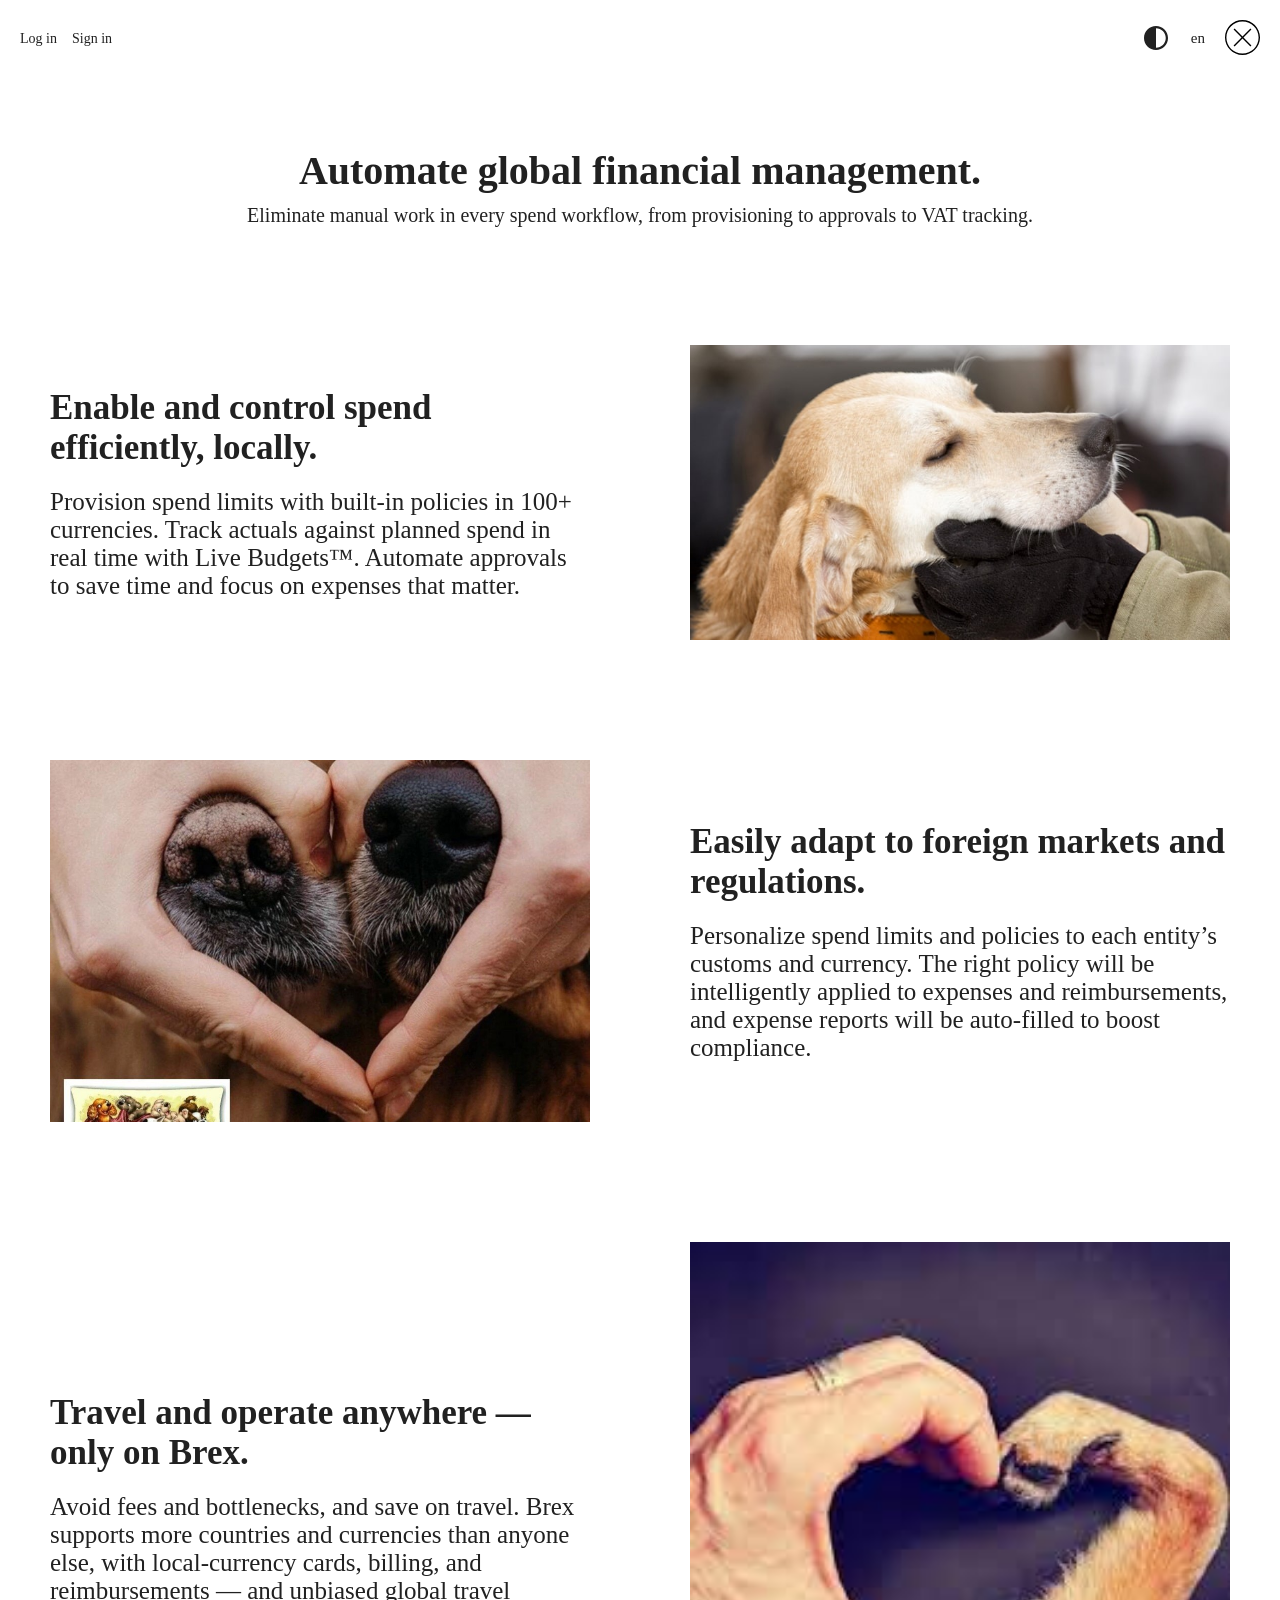
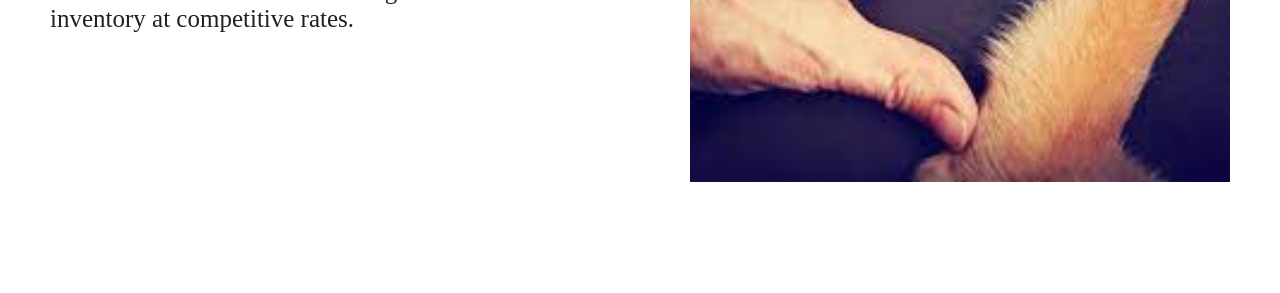
==== html/forsponsors.html @ 462b3a08 "v1.0" ====
<!DOCTYPE html>
<html lang="en">
<head>
    <meta charset="UTF-8">
    <meta name="viewport" content="width=device-width, initial-scale=1.0">
    <title>For Enterprise</title>
    <link rel="stylesheet" href="../fonts/fonts.css">
    <link rel="stylesheet" href="../css/style.min.css">
</head>
<body class="forEnterprise">
    <header>
        <div class="authorization">
            <span class="open hidden" data-i18="8">Account</span>
            <span class="logout hidden" data-i18="54">Logout</span>
            <span class="logIn" data-i18="55">Log in</span>
            <span class="sighIn" data-i18="56">Sign in</span>
        </div>
        <div class="controls">
            <div class="changeTheme">
                <svg width="30" height="30" viewBox="0 0 20 20" fill="none" xmlns="http://www.w3.org/2000/svg">
                    <path d="M10 3.5C13.5899 3.5 16.5 6.41015 16.5 10C16.5 13.5899 13.5899 16.5 10 16.5V3.5ZM10 2C5.58172 2 2 5.58172 2 10C2 14.4183 5.58172 18 10 18C14.4183 18 18 14.4183 18 10C18 5.58172 14.4183 2 10 2Z" fill="#212121"/>
                </svg>                        
            </div>
            <div class="changeLang">en</div>
            <a href="./index.html" class="cross_forStartups">
                <svg height="35" version="1.1" viewBox="0 0 25 25" width="35" xmlns="http://www.w3.org/2000/svg" xmlns:xlink="http://www.w3.org/1999/xlink">
                    <title/><desc/><defs/><g fill="none" fill-rule="evenodd" stroke="none" stroke-width="1"><g fill="#000000"><path d="M12.5,25 C19.4035594,25 25,19.4035594 25,12.5 C25,5.59644063 19.4035594,0 12.5,0 C5.59644063,0 0,5.59644063 0,12.5 C0,19.4035594 5.59644063,25 12.5,25 L12.5,25 Z M12.5,24 C18.8512746,24 24,18.8512746 24,12.5 C24,6.14872538 18.8512746,1 12.5,1 C6.14872538,1 1,6.14872538 1,12.5 C1,18.8512746 6.14872538,24 12.5,24 Z M13.2071068,12.5 L18.863961,6.84314575 L18.1568542,6.13603897 L12.5,11.7928932 L6.84314575,6.13603897 L6.13603897,6.84314575 L11.7928932,12.5 L6.13603897,18.1568542 L6.84314575,18.863961 L12.5,13.2071068 L18.1568542,18.863961 L18.863961,18.1568542 L13.2071068,12.5 L13.2071068,12.5 Z"/></g></g>
                </svg>
            </a>
        </div>
    </header>
    <section class="Automate">
        <div class="container">
            <div class="header">
                <h1 data-i18="46">Automate global financial management.</h1>
                <p data-i18="47">Eliminate manual work in every spend workflow, from provisioning to approvals to VAT tracking.</p>
            </div>
            <div class="Enable">
                <div class="left">
                    <h2 data-i18="48">Enable and control spend efficiently, locally.</h2>
                    <p data-i18="49">Provision spend limits with built-in policies in 100+ currencies. Track actuals against planned spend in real time with Live Budgets™. Automate approvals to save time and focus on expenses that matter.</p>
                </div>
                <div class="right">
                    <img src="../assets/imgs/forsponsors1.jpg" alt="">
                </div>
            </div>
            <div class="Easily">
                <div class="left">
                    <img src="../assets/imgs/forsponsors2.jpg" alt="">
                </div>
                <div class="right">
                    <h2 data-i18="50">Easily adapt to foreign markets and regulations.</h2>
                    <p data-i18="51">Personalize spend limits and policies to each entity’s customs and currency. The right policy will be intelligently applied to expenses and reimbursements, and expense reports will be auto-filled to boost compliance.</p>
                </div>
            </div>
            <div class="Travel">
                <div class="left">
                    <h2 data-i18="52">Travel and operate anywhere — only on Brex.</h2>
                    <p data-i18="53">Avoid fees and bottlenecks, and save on travel. Brex supports more countries and currencies than anyone else, with local-currency cards, billing, and reimbursements — and unbiased global travel inventory at competitive rates.</p>
                </div>
                <div class="right">
                    <img src="../assets/imgs/forsponsors3.jpg" alt="">
                </div>
            </div>
        </div>
    </section>
    <div class="modalRegister_Background modal_background">
        <div class="modalRegister modal">
            <div class="content">
                <form class="form_Register">
                    <h2 class="header_Registration" data-i18="57">Registration</h2>
                    <div class="inputWrapper inputNameWrapper">
                        <input type="text" placeholder="Name" class="inputName" data-i18-placeholder="63">
                        <div class="mistakeMessage mistakeMessageName"></div>
                    </div>
                    <div class="inputWrapper inputSurnameWrapper">
                        <input type="text" placeholder="Surname" class="inputSurname" data-i18-placeholder="64">
                        <div class="mistakeMessage mistakeMessageSurname"></div>
                    </div>
                    <div class="inputWrapper inputPatronymicWrapper">
                        <input type="text" placeholder="Patronymic" class="inputPatronymic" data-i18-placeholder="65">
                        <div class="mistakeMessage mistakeMessagePatronymic"></div>
                    </div>
                    <div class="inputWrapper inputBirthdayWrapper">
                        <input type="text" placeholder="Birthday" class="inputBirthday" data-i18-placeholder="66">
                        <div class="mistakeMessage mistakeMessageBirthday"></div>
                    </div>
                    <div class="inputWrapper inputNumberWrapper">
                        <input type="text" placeholder="Number" class="inputNumber" data-i18-placeholder="67">
                        <div class="mistakeMessage mistakeMessageNumber"></div>
                    </div>
                    <div class="inputWrapper inputEmailWrapper">
                        <input type="text" placeholder="Email" class="inputEmail">
                        <div class="mistakeMessage mistakeMessageEmail"></div>
                    </div>
                    <div class="inputWrapper inputPasswordWrapper">
                        <div class="container">
                            <input type="text" placeholder="Password" class="inputPassword" data-i18-placeholder="68">
                            <div class="generatePassword">
                                <svg xmlns="http://www.w3.org/2000/svg" width="30" height="30" viewBox="0 0 24 24" fill="none" stroke="currentColor" stroke-width="2" stroke-linecap="round" stroke-linejoin="round">
                                    <path d="M15 4V2" />
                                    <path d="M15 16v-2" />
                                    <path d="M8 9h2" />
                                    <path d="M20 9h2" />
                                    <path d="M17.8 11.8 19 13" />
                                    <path d="M15 9h0" />
                                    <path d="M17.8 6.2 19 5" />
                                    <path d="m3 21 9-9" />
                                    <path d="M12.2 6.2 11 5" />
                                </svg>                
                            </div>              
                        </div>
                        <div class="mistakeMessage mistakeMessagePassword"></div>
                    </div>
                    <div class="inputWrapper inputRepeatPasswordWrapper">
                        <input type="text" placeholder="Repeat password" class="inputRepeatPassword" data-i18-placeholder="69">
                        <div class="mistakeMessage mistakeMessageRepeatPassword"></div>
                    </div>
                    <button type="submit" class="submitRegistration" data-i18="59" disabled>Submit</button>
                </form>
            </div>
        </div>
    </div>
    <div class="modalAuthorization_Background modal_background">
        <div class="modalAuthorization modal">
            <form class="form_Authorization">
                <h2 class="header_Authorization" data-i18="58">Authorization</h2>
                <div class="inputWrapper inputEmailWrapper">
                    <input type="text" placeholder="Email" class="inputEmailAuthorization">
                    <div class="mistakeMessage mistakeMessageEmailAuthorization"></div>
                </div>
                <div class="inputWrapper inputPasswordWrapper">
                    <input type="text" placeholder="Password" class="inputPasswordAuthorization" data-i18-placeholder="68">
                    <div class="mistakeMessage mistakeMessagePasswordAuthorization"></div>
                </div>
                <button type="submit" class="submitAuthorization" data-i18="59" disabled>Submit</button>
            </form>
        </div>
    </div>
    <div class="modalAccount_Background modal_background">
        <div class="modalAccount modal">
            <div class="cross_account">
                <svg height="35" version="1.1" viewBox="0 0 25 25" width="35" xmlns="http://www.w3.org/2000/svg" xmlns:xlink="http://www.w3.org/1999/xlink">
                    <title/><desc/><defs/><g fill="none" fill-rule="evenodd" stroke="none" stroke-width="1"><g fill="#000000"><path d="M12.5,25 C19.4035594,25 25,19.4035594 25,12.5 C25,5.59644063 19.4035594,0 12.5,0 C5.59644063,0 0,5.59644063 0,12.5 C0,19.4035594 5.59644063,25 12.5,25 L12.5,25 Z M12.5,24 C18.8512746,24 24,18.8512746 24,12.5 C24,6.14872538 18.8512746,1 12.5,1 C6.14872538,1 1,6.14872538 1,12.5 C1,18.8512746 6.14872538,24 12.5,24 Z M13.2071068,12.5 L18.863961,6.84314575 L18.1568542,6.13603897 L12.5,11.7928932 L6.84314575,6.13603897 L6.13603897,6.84314575 L11.7928932,12.5 L6.13603897,18.1568542 L6.84314575,18.863961 L12.5,13.2071068 L18.1568542,18.863961 L18.863961,18.1568542 L13.2071068,12.5 L13.2071068,12.5 Z"/></g></g>
                </svg>
            </div>
            <div class="wrapper">
                <h2 class="header"  data-i18="8">Account</h2>
                <div class="data">
                    <div><span data-i18="36">Name: </span><span class="account_name"></span></div>
                    <div><span data-i18="61">Surname: </span><span class="account_surname"></span></div>
                    <div><span data-i18="60">Patronymic: </span><span class="account_patronymic"></span></div>
                    <div><span data-i18="62">Birthday: </span><span class="account_birthday"></span></div>
                    <div><span data-i18="37">Number: </span><span class="account_number"></span></div>
                    <div><span data-i18="38">Email: </span><span class="account_email"></span></div>
                    <div><span data-i18="39">Password: </span><span class="account_password"></span></div>
                </div>
            </div>
        </div>
    </div>
    <script type="module" src="../js/ForEnterprise/index.js"></script>
</body>
</html>
---- css/style.min.css ----
*{margin:0;padding:0;box-sizing:border-box;font-size:10px;font-family:"Roboto";color:#212121}.container{max-width:1200px;margin:0 auto}.noscroll{overflow:hidden}.hidden{display:none}a{text-decoration:none}li{list-style:none}button{cursor:pointer}header .container{display:flex;align-items:center;justify-content:space-between;padding:12px 24px}header .brex{display:flex;align-items:center;gap:15px}header .brex .brexLogo{padding:5px}header .navigation ul{display:flex;list-style:none;gap:15px}header .navigation ul a{font-size:1.4rem}header .authorization{display:flex;align-items:center;gap:15px}header .authorization span{font-size:1.4rem;cursor:pointer}header .changeTheme{cursor:pointer}header .changeLang{cursor:pointer;font-size:1.5rem}header .right{display:flex;align-items:center;gap:15px}header .right .contact{height:36px;padding:0 30px;border-radius:10px;border:1px solid #f46a35;background:#f46a35;color:#fff;font-size:1.4rem;transition:300ms all}header .right .burger{display:none;width:44px;height:44px;z-index:2;transition:500ms all;flex-direction:column;align-items:center;justify-content:center;border:1px solid #665f55;border-radius:50%}header .right .burger.burgeroff .burger_line:first-child{transform:rotate(-45deg) translate(-3px, 3px)}header .right .burger.burgeroff .burger_line:last-child{transform:rotate(45deg) translate(-3px, -3px)}header .right .burger .burger_line{width:16px;height:2px;margin:3px 0;background-color:#403f3d;transition:500ms all}header .burger_menu{background:#fff;left:100%;top:0;width:100%;height:100vh;position:fixed;padding:80px 40px 20px 40px;flex-direction:column;align-items:center;gap:100px;transition:500ms all;display:flex;z-index:1}header .burger_menu.opened{left:0}header .burger_menu .burger_menu_links ul{display:flex;flex-direction:column;align-items:center;gap:40px}header .burger_menu .burger_menu_links ul li{list-style:none}header .burger_menu .burger_menu_links ul .nav_items_text{font-size:3.2rem;font-weight:600;line-height:125%;text-decoration:none}.Corporate .container{display:flex}.Corporate .left{flex-basis:600px;flex-grow:1;flex-shrink:0;padding:76px 48px}.Corporate .left h1{max-width:470px;font-size:4rem;color:#212121;font-weight:400;line-height:5.2rem;letter-spacing:.16rem}.Corporate .left .btns{display:flex;gap:8px;margin-top:23px}.Corporate .left .btns .btn{height:48px;border-radius:10px;font-size:1.4rem;font-weight:400}.Corporate .left .btns .contact{border:1px solid #f46a35;background:#f46a35;flex-basis:160px;color:#fff;transition:300ms all}.Corporate .left .btns .open{border:1px solid rgba(0,0,0,.1);background:#fff;flex-basis:160px;transition:300ms all}.Corporate .left .links{margin-top:63px}.Corporate .left .links .line{height:1px;background:rgba(0,0,0,.1)}.Corporate .left .links .line2{margin-top:31px}.Corporate .left .links h3{margin-top:33px;font-size:1.6rem;font-weight:400;line-height:2rem;letter-spacing:.032rem}.Corporate .left .links p{margin-top:9px;font-size:1.4rem;font-weight:400;line-height:2rem;max-width:456px}.Corporate .left .links .learn_more{margin-top:7px;display:flex;gap:8px}.Corporate .left .links .learn_more span{color:#f46a35;font-size:1.6rem;font-weight:400;line-height:2.4rem}.Corporate .rigth{flex-basis:600px;background:url(../assets/imgs/start.png) no-repeat}.icons .container{display:flex;justify-content:center;flex-wrap:wrap;padding:80px 24px 80px 24px;gap:100px;row-gap:50px}.Solutions .container{padding:128px 16px 72px 16px}.Solutions .header h2{text-align:center;font-size:3.6rem;font-weight:400;line-height:5.2rem;letter-spacing:.16rem}.Solutions .header p{text-align:center;font-size:1.9rem;font-weight:400;line-height:3.2rem;letter-spacing:.04rem}.Solutions .for{display:grid;grid-template-columns:repeat(2, 1fr);gap:8px;margin-top:64px}.Solutions .for h3{margin-top:48px;text-align:center;font-size:3.2rem;font-weight:400;line-height:4rem;letter-spacing:.064rem}.Solutions .for p{margin:0 auto;max-width:476px;margin-top:10px;text-align:center;font-size:1.6rem;font-weight:400;line-height:2.4rem;letter-spacing:.032rem}.Solutions .for .btn{display:flex;margin-top:22px}.Solutions .for .btn a{display:flex;justify-content:center;align-items:center;height:48px;padding:0 41px;border-radius:10px;border:1px solid #212121;font-size:1.4rem;font-weight:400;line-height:2.2rem;margin:0 auto;background-color:rgba(0,0,0,0);transition:300ms all}.Solutions .for img{margin-top:24px;width:100%}.Solutions .for .forEnterprise{padding:0 20px;flex:1;background:url(../assets/imgs/forEnterpriseBgnd.png)}.Solutions .for .forEnterprise h3,.Solutions .for .forEnterprise p{color:#fff}.Solutions .for .forEnterprise a{border:1px solid #fff;color:#fff}.Solutions .for .forStartups{padding:0 20px;flex:1;background:url(../assets/imgs/forStartupsBgnd.png)}.Flexible .container{padding:95px 48px 80px 48px;background:#f9f9f9}.Flexible h2{font-size:3.6rem;font-weight:400;line-height:5.2rem;letter-spacing:.16rem}.Flexible p{margin-top:21px;font-size:2rem;font-weight:400;line-height:3.2rem;letter-spacing:.04rem}.Flexible button{margin-top:12px;height:48px;padding:0 40px;border-radius:10px;border:1px solid #212121;background:#f9f9f9;font-size:1.4rem;font-weight:400;line-height:2.2rem;transition:300ms all}.Flexible img{margin-top:40px;width:100%}.statements .container{padding:200px 48px}.statements .slider{padding:30px 0;width:100%;overflow:hidden;position:relative}.statements .arrows{margin-top:20px;display:flex;justify-content:center}.statements .arrows .arrow{cursor:pointer;transition:300ms all}.statements .slider_container{width:300%;display:flex;justify-content:space-between;position:relative;transition:300ms all;right:0}.statements .slide{display:flex;flex-direction:column;justify-content:center;align-items:center;gap:49px;width:100%}.statements .slide .statement{max-width:680px;color:#212121;text-align:center;font-size:2.2rem;font-weight:400;line-height:2.4rem}.statements .slide .author{color:#212121;text-align:center;font-size:1.6rem;font-weight:400;line-height:2rem;letter-spacing:.032rem}.How .container{padding:25px 48px 161px 48px;display:flex;flex-direction:column;align-items:center;gap:81px}.How h2{max-width:687px;text-align:center;font-size:4rem;font-weight:400;line-height:5.2rem;letter-spacing:.16rem}.How .customers{display:flex;justify-content:center;gap:64px;flex-wrap:wrap}.How .customers .customer{max-width:325px;display:flex;flex-direction:column;gap:26px}.How .customers .customer .photo{width:100%}.How .customers .customer p{font-size:2rem;font-weight:400;line-height:2.8rem;letter-spacing:.04rem}.How .customers .customer a{display:flex;gap:4px}.How .customers .customer a span{color:#f46a35;font-size:1.6rem;font-weight:400;line-height:2.4rem}.How .icons{width:100%;margin-top:75px;display:flex;justify-content:center;align-items:center;flex-wrap:wrap;gap:58px}.map .container{display:flex;justify-content:center;padding:0 32px 100px 32px}.map .container iframe{width:100%;max-width:800px}.See .container{display:flex;padding:32px 48px;background:#f9f9f9}.See .left{flex:1;display:flex;flex-direction:column;gap:25px;justify-content:center}.See .left h2{max-width:451px;font-size:4rem;font-weight:400;line-height:5.2rem;letter-spacing:.16rem}.See .left p{max-width:434px;font-size:2rem;font-weight:400;line-height:3.2rem;letter-spacing:.04rem}.See .left .btns{display:flex;gap:16px;margin-top:23px}.See .left .btns .btn{height:48px;border-radius:10px;font-size:1.4rem;font-weight:400}.See .left .btns .contact{border:1px solid #f46a35;background:#f46a35;flex-basis:160px;color:#fff}.See .left .btns .open{border:1px solid rgba(0,0,0,.1);background:#fff;flex-basis:160px}.See .right{flex:1;display:flex;align-items:center}.See .right img{width:100%;height:auto}footer{background:#171717}footer .container{padding:120px 32px}footer h2{color:#fff;font-size:1.6rem;font-weight:400;line-height:2.4rem;letter-spacing:.032rem}footer li{margin-top:8px}footer .parts{display:grid;gap:5px;grid-template-columns:repeat(5, 1fr);padding-bottom:90px}footer .parts a{color:#bcbdbd;font-size:1.4rem;font-weight:400;line-height:2.2rem}footer .contacts{display:flex;flex-wrap:wrap;gap:40px;align-items:center}footer .contacts .socials{display:flex;flex-wrap:wrap;gap:20px}footer .contacts .stores{display:flex;flex-wrap:wrap;gap:24px}footer .info{margin-top:130px}footer .info p{margin-top:8px;color:#bcbdbd;font-size:1.2rem;font-weight:400;line-height:1.6rem;letter-spacing:.024rem}footer .info p:last-child{color:#fff}.modal_background{position:fixed;width:100%;height:100%;top:0;left:0;background-color:rgba(64,63,61,.8);display:none;z-index:2;padding:56px}.modal_background.active{display:block}.modal_background .modal{height:100%;width:100%;position:relative;top:50%;left:50%;transform:translate(-50%, -50%);padding:16px;border-radius:40px;background:#fff;display:flex;align-items:center;justify-content:center}.modal_background .modal .content{max-height:90%;width:100%;overflow:auto}.modal_background .modal .content form{margin:0 auto}.modalRegister_Background .modalRegister{overflow:auto}.modalRegister_Background .modalRegister .form_Register{width:100%;max-width:350px;display:flex;flex-direction:column;align-items:center;gap:20px}.modalRegister_Background .modalRegister .header_Registration{font-size:3rem}.modalRegister_Background .modalRegister .inputWrapper{width:100%}.modalRegister_Background .modalRegister input{width:100%;padding:5px;border:1px solid #000;font-size:2.5rem;border-bottom:1px solid red}.modalRegister_Background .modalRegister input.correct{border-bottom:1px solid #000}.modalRegister_Background .modalRegister .inputPatronymic{border-bottom:1px solid #000}.modalRegister_Background .modalRegister .container{display:flex;align-items:center;gap:10px}.modalRegister_Background .modalRegister .container .generatePassword{height:100%;cursor:pointer}.modalRegister_Background .modalRegister .mistakeMessage{width:100%;font-size:2rem;padding:0 5px;color:#fff;background-color:#900;border-radius:0 0 5px 5px}.modalRegister_Background .modalRegister .submitRegistration{width:100%;font-size:2.5rem;padding:5px;border-radius:10px}.modalRegister_Background .modalRegister .submitRegistration:disabled{pointer-events:none}.modalRegister_Background .modalRegister .submitRegistration:enabled{background-color:#51adb9}.modalAuthorization_Background .modalAuthorization .form_Authorization{width:100%;max-width:350px;display:flex;flex-direction:column;align-items:center;gap:20px}.modalAuthorization_Background .modalAuthorization .header_Authorization{font-size:3rem}.modalAuthorization_Background .modalAuthorization .inputWrapper{width:100%}.modalAuthorization_Background .modalAuthorization input{width:100%;padding:5px;border:1px solid #000;font-size:2.5rem}.modalAuthorization_Background .modalAuthorization .mistakeMessage{width:100%;font-size:2rem;padding:0 5px;color:#fff;background-color:#900;border-radius:0 0 5px 5px}.modalAuthorization_Background .modalAuthorization .submitAuthorization{width:100%;font-size:2.5rem;padding:5px;border-radius:10px}.modalAuthorization_Background .modalAuthorization .submitAuthorization:disabled{pointer-events:none}.modalAuthorization_Background .modalAuthorization .submitAuthorization:enabled{background-color:#51adb9}.modalAccount_Background .modalAccount .wrapper{display:flex;flex-direction:column;gap:40px}.modalAccount_Background .modalAccount .data{display:flex;flex-direction:column;justify-content:center;gap:20px}.modalAccount_Background .modalAccount .cross_account{position:absolute;top:20px;right:20px;cursor:pointer}.modalAccount_Background .modalAccount .header{text-align:center;font-size:3rem}.modalAccount_Background .modalAccount .account_name,.modalAccount_Background .modalAccount .account_number,.modalAccount_Background .modalAccount .account_email,.modalAccount_Background .modalAccount .account_password,.modalAccount_Background .modalAccount span{font-size:2rem}.forStartups header{padding:20px;display:flex;justify-content:space-between}.forStartups header .controls{display:flex;align-items:center;gap:20px}.forStartups .Cards .container{padding:30px 10px 50px 10px}.forStartups .Cards .Optimize{display:flex;align-items:center;gap:100px;padding:3% 0}.forStartups .Cards .Optimize .left{flex:1}.forStartups .Cards .Optimize .left img{width:100%}.forStartups .Cards .Optimize .right{flex:1;display:flex;flex-direction:column;gap:20px}.forStartups .Cards .Optimize .right h2{font-size:3.5rem}.forStartups .Cards .Optimize .right p{font-size:2.5rem}.forStartups .Cards .Optimize .right ul{margin-left:25px;display:flex;flex-direction:column;gap:10px}.forStartups .Cards .Optimize .right ul li{font-size:2rem;list-style:disc}.forStartups .Cards .Give{display:flex;align-items:center;gap:100px;padding:3% 0}.forStartups .Cards .Give .left{flex:1;display:flex;flex-direction:column;gap:20px}.forStartups .Cards .Give .left h2{font-size:3.5rem}.forStartups .Cards .Give .left p{font-size:2.5rem}.forStartups .Cards .Give .left ul{margin-left:25px;display:flex;flex-direction:column;gap:10px}.forStartups .Cards .Give .left ul li{font-size:2rem;list-style:disc}.forStartups .Cards .Give .right{flex:1}.forStartups .Cards .Give .right img{width:100%}.forEnterprise header{padding:20px;display:flex;justify-content:space-between}.forEnterprise header .controls{display:flex;align-items:center;gap:20px}.forEnterprise .Automate .container{padding:70px 10px 50px 10px}.forEnterprise .Automate .header{padding:0 0 5% 0}.forEnterprise .Automate .header h1{font-size:4rem;text-align:center}.forEnterprise .Automate .header p{font-size:2rem;text-align:center;margin-top:10px}.forEnterprise .Automate .Enable{display:flex;align-items:center;gap:100px;padding:5% 0}.forEnterprise .Automate .Enable .left{flex:1;display:flex;flex-direction:column;gap:20px}.forEnterprise .Automate .Enable .left h2{font-size:3.5rem}.forEnterprise .Automate .Enable .left p{font-size:2.5rem}.forEnterprise .Automate .Enable .left ul{margin-left:25px;display:flex;flex-direction:column;gap:10px}.forEnterprise .Automate .Enable .left ul li{font-size:3rem;list-style:disc}.forEnterprise .Automate .Enable .right{flex:1}.forEnterprise .Automate .Enable .right img{width:100%}.forEnterprise .Automate .Easily{display:flex;align-items:center;gap:100px;padding:5% 0}.forEnterprise .Automate .Easily .left{flex:1}.forEnterprise .Automate .Easily .left img{width:100%}.forEnterprise .Automate .Easily .right{flex:1;display:flex;flex-direction:column;gap:20px}.forEnterprise .Automate .Easily .right h2{font-size:3.5rem}.forEnterprise .Automate .Easily .right p{font-size:2.5rem}.forEnterprise .Automate .Easily .right ul{margin-left:25px;display:flex;flex-direction:column;gap:10px}.forEnterprise .Automate .Easily .right ul li{font-size:3rem;list-style:disc}.forEnterprise .Automate .Travel{display:flex;align-items:center;gap:100px;padding:5% 0}.forEnterprise .Automate .Travel .left{flex:1;display:flex;flex-direction:column;gap:20px}.forEnterprise .Automate .Travel .left h2{font-size:3.5rem}.forEnterprise .Automate .Travel .left p{font-size:2.5rem}.forEnterprise .Automate .Travel .left ul{margin-left:25px;display:flex;flex-direction:column;gap:10px}.forEnterprise .Automate .Travel .left ul li{font-size:3rem;list-style:disc}.forEnterprise .Automate .Travel .right{flex:1}.forEnterprise .Automate .Travel .right img{width:100%}@media(max-width: 900px){header .navigation{display:none}header .right .logIn{display:none}header .right .sighIn{display:none}header .right .contact{display:none}header .right .burger{display:flex}.Corporate .left{flex-shrink:1}.Corporate .rigth{display:none}.forStartups .container .Give{flex-direction:column;gap:0}.forStartups .container .Give .right{order:-1}.forStartups .container .Optimize{flex-direction:column;gap:0}}@media(max-width: 700px){.See .container{flex-direction:column}.See .right{order:-1}footer .parts{grid-template-columns:repeat(2, 1fr);row-gap:45px}footer .logo{grid-column:1/3}.forEnterprise .Automate .Enable{flex-direction:column;gap:0}.forEnterprise .Automate .Enable .right{order:-1}.forEnterprise .Automate .Easily{flex-direction:column;gap:0}.forEnterprise .Automate .Travel{flex-direction:column;gap:0}.forEnterprise .Automate .Travel .right{order:-1}}@media(max-width: 550px){.Corporate .left{padding:50px 30px}.Corporate .left h1{font-size:3rem;letter-spacing:normal}.Corporate .left .btns{flex-wrap:wrap}.Corporate .left .links{margin-top:30px}.icons .container{padding:50px 30px;gap:50px}.icons img{width:33%}.Solutions .container{padding:60px 16px 72px 16px}.Solutions .for{grid-template-columns:1fr}.statements .container{padding:80px 40px}.How .container{padding:0 40px 80px 40px;gap:40px}.How h2{font-size:3rem}.How .customers{gap:30px}.How .customers .customer{gap:15px}.How .icons{margin-top:30px}.modal_background{padding:10px}.modal_background .modal .mistakeMessage{font-size:1.5rem}}@media(max-width: 380px){.Corporate .left{padding:20px 20px}.Corporate .left h1{font-size:2.7rem;letter-spacing:normal}.icons .container{padding:50px 20px}.Solutions .header h2{font-size:3rem}.Solutions .header p{font-size:1.6rem}.Solutions .for{margin-top:30px}.Flexible .container{padding:50px 20px 80px 20px}.How .container{padding:0 20px 80px 20px}.How h2{letter-spacing:normal}.map .container{padding:0 20px 100px 20px}.See .container{padding:32px 20px}footer .container{padding:80px 32px}footer .parts{padding-bottom:30px}footer .info{margin-top:60px}}.darkTheme{background-color:#000}.darkTheme header .authorization span{color:#fff}.darkTheme header .brex img{background-color:#fff;border-radius:5px}.darkTheme header .navigation ul a{color:#fff}.darkTheme header .logIn,.darkTheme header .sighIn,.darkTheme header .logout{color:#fff}.darkTheme header .changeLang{color:#fff}.darkTheme header .right svg path{fill:#fff}.darkTheme header .controls svg path{fill:#fff}.darkTheme .Corporate .left h1{color:#fff}.darkTheme .Corporate .left .links h3{color:#fff}.darkTheme .Corporate .left .links p{color:#fff}.darkTheme .Solutions .header h2{color:#fff}.darkTheme .Solutions .header p{color:#fff}.darkTheme .statements .slide .statement{color:#fff}.darkTheme .statements .slide .author{color:#fff}.darkTheme .statements .arrow svg path{fill:#fff}.darkTheme .How h2{color:#fff}.darkTheme .How .customers .customer p{color:#fff}.darkTheme .How .customers .customer .photo{background:#fff}.darkTheme .Cards .Optimize .right h2,.darkTheme .Cards .Optimize .right p{color:#fff}.darkTheme .Cards .Optimize .right ul li{color:#fff}.darkTheme .Cards .Give .left h2,.darkTheme .Cards .Give .left p{color:#fff}.darkTheme .Cards .Give .left ul li{color:#fff}.darkTheme .Automate h1,.darkTheme .Automate h2,.darkTheme .Automate p{color:#fff}@media(hover: hover){header .right .contact:hover{background:#fff;color:#000}.Corporate .left .btns .contact:hover{background:#fff;color:#000}.Corporate .left .btns .open:hover{background:#f46a35;color:#fff}.Solutions .for .btn .btnLeft:hover{background:#fff;color:#000}.Solutions .for .btn .btnRight:hover{background:#000;color:#fff}.statements .arrows .arrow:hover{transform:scale(1.2)}.Flexible button:hover{background:#f46a35;color:#fff}footer li:hover a{text-decoration:underline}}/*# sourceMappingURL=style.min.css.map */
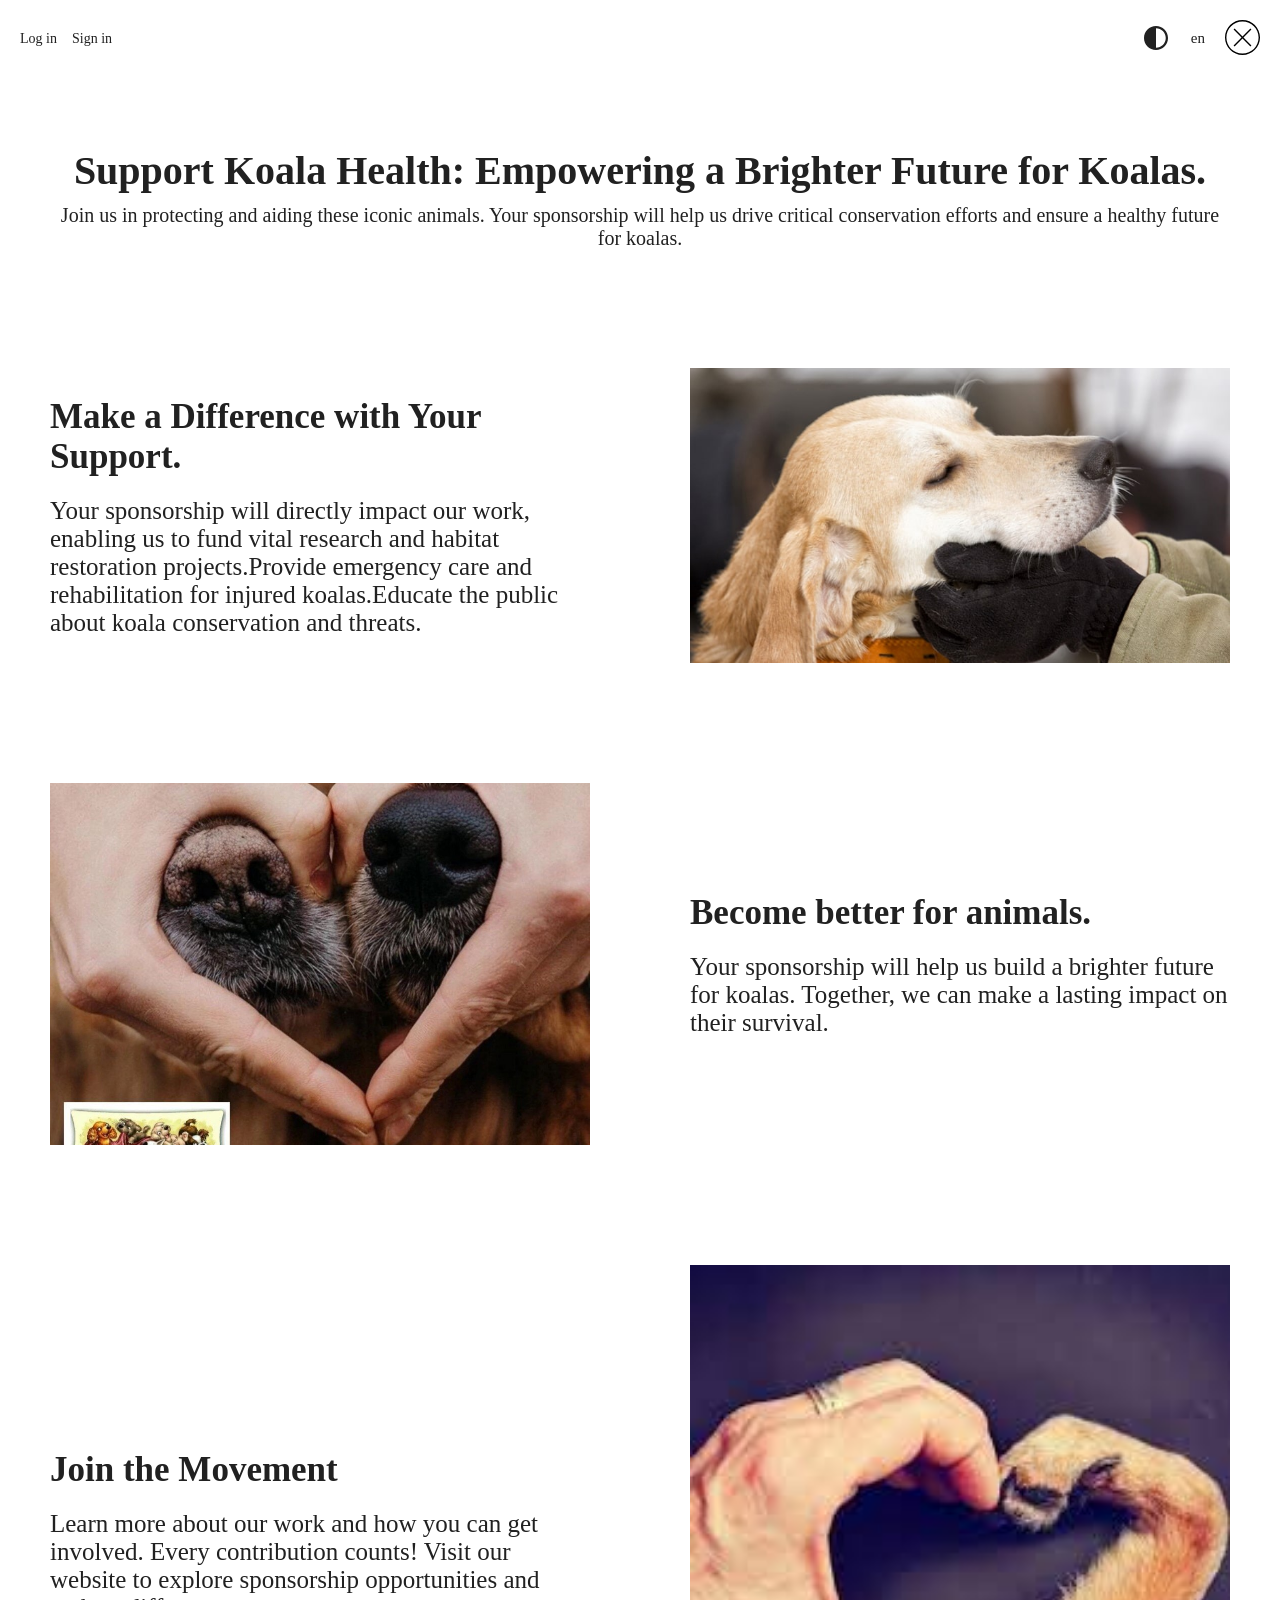
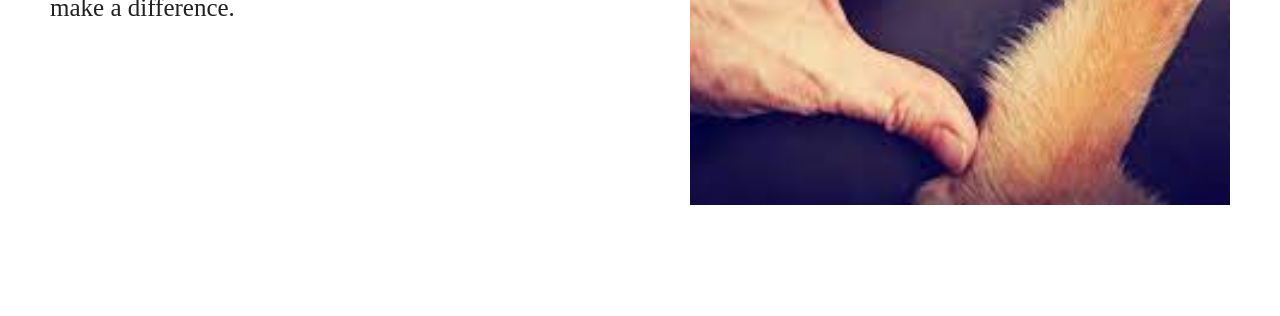
==== commit 3d5b9ccd: "13" ====
--- a/html/forsponsors.html
+++ b/html/forsponsors.html
@@ -32,13 +32,13 @@
     <section class="Automate">
         <div class="container">
             <div class="header">
-                <h1 data-i18="46">Automate global financial management.</h1>
-                <p data-i18="47">Eliminate manual work in every spend workflow, from provisioning to approvals to VAT tracking.</p>
+                <h1 data-i18="46">Support Koala Health: Empowering a Brighter Future for Koalas.</h1>
+                <p data-i18="47">Join us in protecting and aiding these iconic animals. Your sponsorship will help us drive critical conservation efforts and ensure a healthy future for koalas.</p>
             </div>
             <div class="Enable">
                 <div class="left">
-                    <h2 data-i18="48">Enable and control spend efficiently, locally.</h2>
-                    <p data-i18="49">Provision spend limits with built-in policies in 100+ currencies. Track actuals against planned spend in real time with Live Budgets™. Automate approvals to save time and focus on expenses that matter.</p>
+                    <h2 data-i18="48">Make a Difference with Your Support. </h2>
+                    <p data-i18="49">Your sponsorship will directly impact our work, enabling us to fund vital research and habitat restoration projects.Provide emergency care and rehabilitation for injured koalas.Educate the public about koala conservation and threats.</p>
                 </div>
                 <div class="right">
                     <img src="../assets/imgs/forsponsors1.jpg" alt="">
@@ -49,14 +49,14 @@
                     <img src="../assets/imgs/forsponsors2.jpg" alt="">
                 </div>
                 <div class="right">
-                    <h2 data-i18="50">Easily adapt to foreign markets and regulations.</h2>
-                    <p data-i18="51">Personalize spend limits and policies to each entity’s customs and currency. The right policy will be intelligently applied to expenses and reimbursements, and expense reports will be auto-filled to boost compliance.</p>
+                    <h2 data-i18="50">Become better for animals.</h2>
+                    <p data-i18="51">Your sponsorship will help us build a brighter future for koalas. Together, we can make a lasting impact on their survival.</p>
                 </div>
             </div>
             <div class="Travel">
                 <div class="left">
-                    <h2 data-i18="52">Travel and operate anywhere — only on Brex.</h2>
-                    <p data-i18="53">Avoid fees and bottlenecks, and save on travel. Brex supports more countries and currencies than anyone else, with local-currency cards, billing, and reimbursements — and unbiased global travel inventory at competitive rates.</p>
+                    <h2 data-i18="52">Join the Movement</h2>
+                    <p data-i18="53">Learn more about our work and how you can get involved. Every contribution counts! Visit our website to explore sponsorship opportunities and make a difference.</p>
                 </div>
                 <div class="right">
                     <img src="../assets/imgs/forsponsors3.jpg" alt="">
